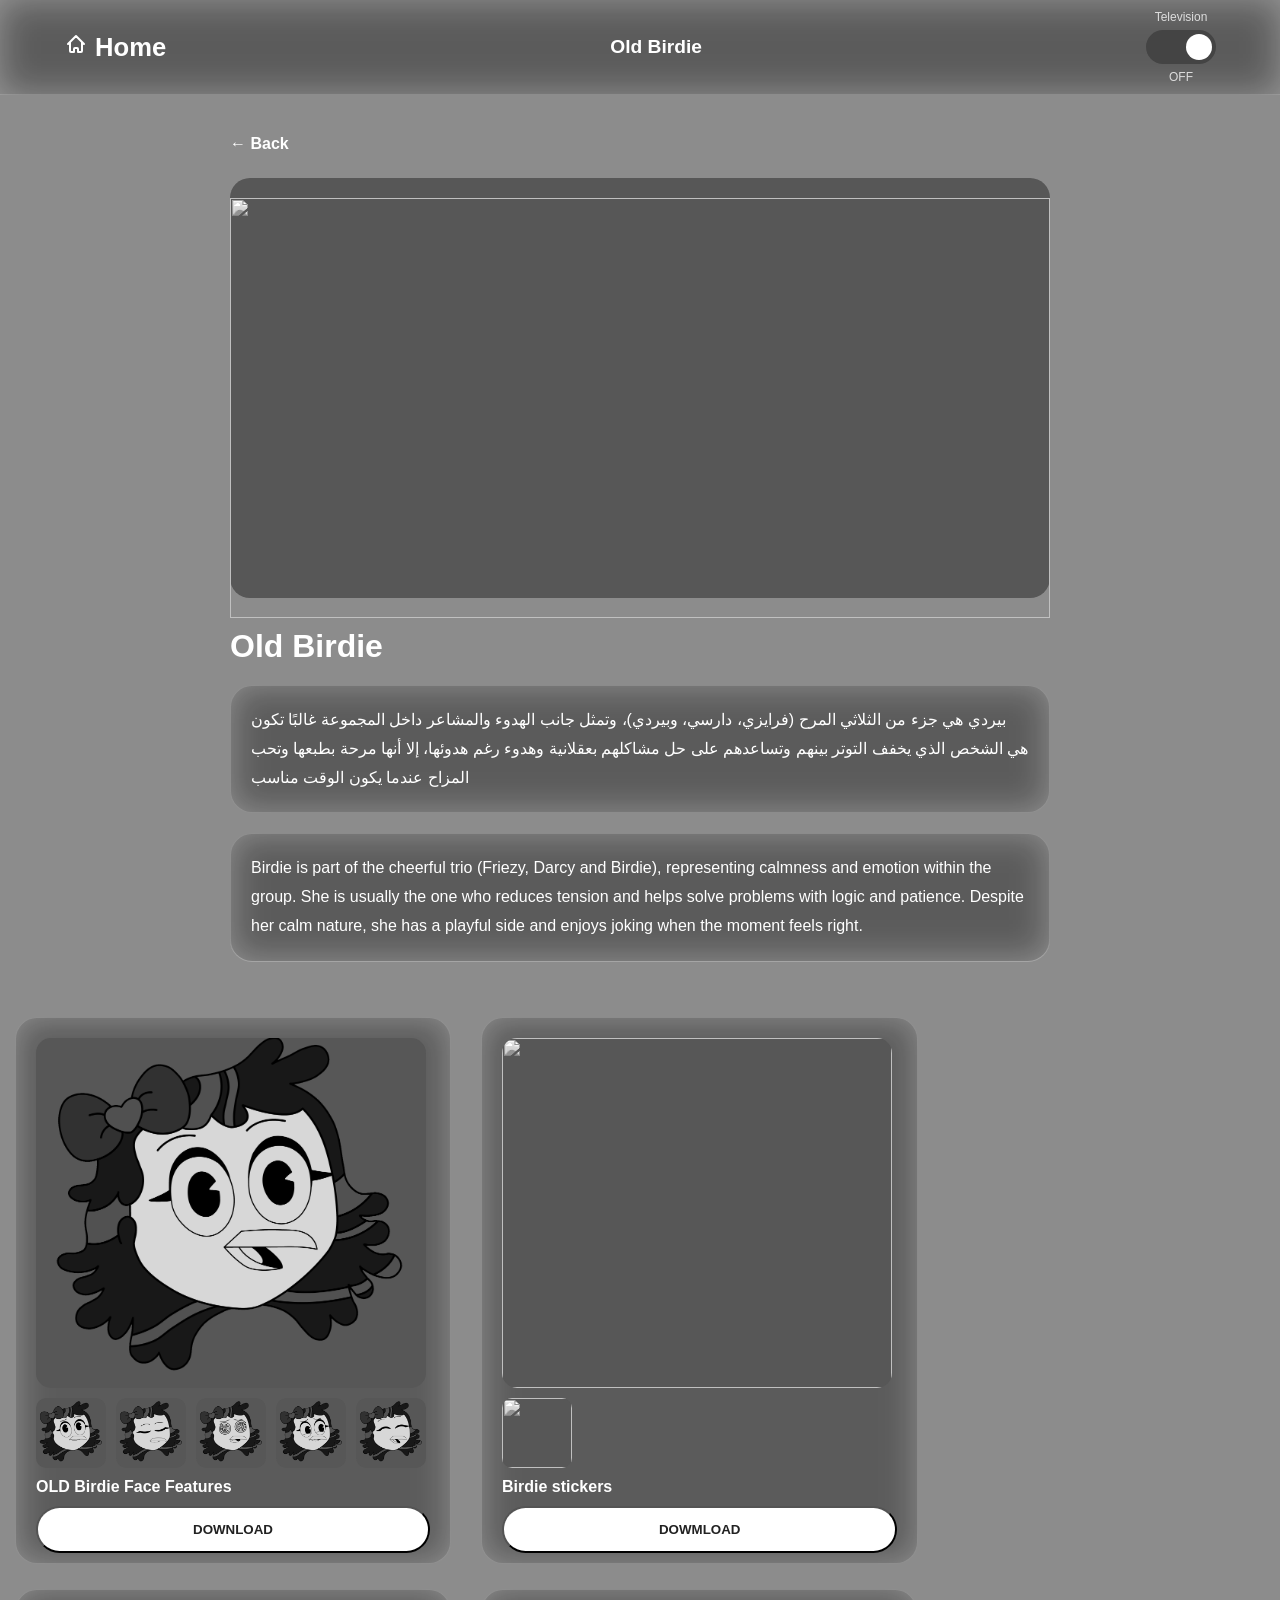
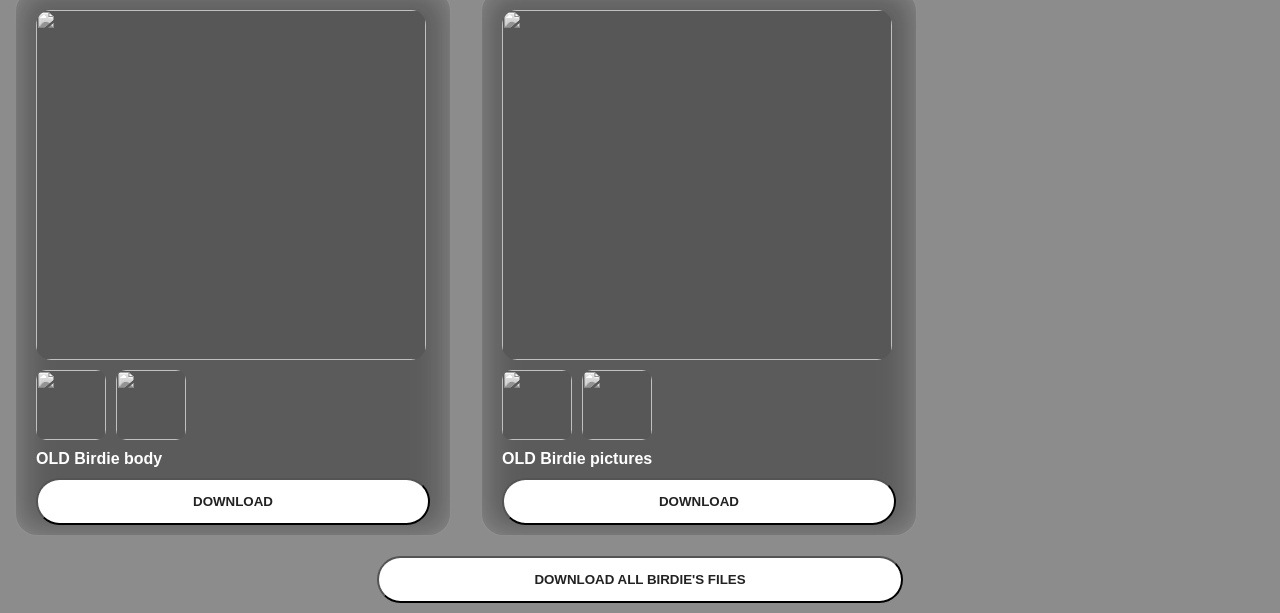
==== characters/birdie-off.html @ 3d05d12e "Add files via upload" ====
<!DOCTYPE html>
<html lang="en">
<head>
<meta charset="UTF-8">
<meta name="viewport" content="width=device-width, initial-scale=1.0">
<title>Friezy</title>

<link rel="stylesheet" href="../style.css">

<style>
body{
  transition: opacity 0.4s ease, filter 0.4s ease;
}
.profile{
max-width:900px;
margin:auto;
padding:40px;
}
.tv-off{
    backdrop-filter: blur(18px);
    -webkit-backdrop-filter: blur(18px);
    filter: grayscale(100%);
    transition: all 0.6s ease;
}
.tv-off p{
    color :white
}
.tv-container{
    display:flex;
    flex-direction:column;
    align-items:center;
    cursor:pointer;
    gap:6px;
}

.tv-label{
    font-size:12px;
    color:#aaa;
}

.tv-switch{
    width:80px;
    height:34px;
    background:#333;
    border-radius:50px;
    position:relative;
    transition:0.4s;
}

.tv-knob{
    width:28px;
    height:28px;
    background:white;
    border-radius:50%;
    position:absolute;
    top:3px;
    left:4px;
    transition:0.4s;
    transform: translateX(36px);
}
.tv-state{
    font-size:12px;
    color:#aaa;
}

/* ON STATE */
.tv-container.active .tv-switch{
    background:#838383;
}

.tv-container.active .tv-knob{
    transform:translateX(44px);
}

.tv-container.active .tv-state{
    content:"ON";
}

.tv-container{
    display:flex;
    flex-direction:column;
    align-items:center;
    gap:6px
}

.tv-label,.tv-state{font-size:.75rem;
    color:#ddd
}

.tv-switch{
    width:70px;
    height:34px;
    border-radius:40px;
    background:#444;
    position:relative
}

.tv-knob{position:absolute;
    left:4px;
    top:4px;
    width:26px;
    height:26px;
    border-radius:50%;
    background:#fff;
    transition:.3s;
}

.tv-container.active .tv-switch{
    background:#888
}

.tv-container.active .tv-knob{
    transform:translateX(36px);
}

.character-image{
height:420px;
background:#575757;
border-radius:20px;
margin-bottom:30px;
display:flex;
justify-content:center;
align-items:center;
}

.back{
display:inline-block;
margin-bottom:25px;
text-decoration:none;
font-weight:bold;
color:#ffffff;
}

p{
margin-top:20px;
line-height:1.8;
}

img{
  width: 100%;
  height: 100%;
  object-fit: contain;
  display: block;
  justify-content: center;
  transform: translateY(20px);
  transition: all 0.6s ease;
}
p{
padding:20px;
background:rgba(255,255,255,.08);
border:1px solid rgba(255,255,255,.15);
border-radius:22px;
backdrop-filter:blur(18px)
}

.gallery{
    margin-left: 20px;
}

.main-image img{
    width:390px;
    height:350px;
    object-fit:cover;
    border-radius:15px;
}

.thumbnails{
    display:flex;
    gap:10px;
    margin-top:10px;
}

.thumbnails img{
    width:70px;
    height:70px;
    object-fit:cover;
    cursor:pointer;
    border-radius:10px;
    transition:.3s;
}

.face-button{
  margin-left: 20px;
  margin-right: 20px;
  margin-top: 10px;
  margin-bottom: 10px;
  display:inline-block;
  padding:14px 155px 14px 155px;
  border-radius:999px;background:#fff;color:#222;font-weight:600;
  cursor:pointer;
  transition:all .3s
}

.all-button {
  margin: 10px auto;
  padding: 14px 155px;
  border-radius: 999px;
  background: #fff;
  color: #222;
  font-weight: 600;
  cursor: pointer;
  transition: all .3s;

  display: block;
}


.face-features {
  background:rgba(255,255,255,.08);
  border:1px solid rgba(255,255,255,.15);
  border-radius:22px;
  backdrop-filter:blur(18px);
  margin: 15px;
  margin-bottom: 10px;
  width:fit-content;
}


.birdie-stickers {
  background:rgba(255,255,255,.08);
  border:1px solid rgba(255,255,255,.15);
  border-radius:22px;
  backdrop-filter:blur(18px);
  margin: 15px;
  margin-bottom: 10px;
  width:fit-content;
}

.birdie-body {
  background:rgba(255,255,255,.08);
  border:1px solid rgba(255,255,255,.15);
  border-radius:22px;
  backdrop-filter:blur(18px);
  margin: 15px;
  margin-bottom: 10px;
  width:fit-content;
}

.birdie-pics {
  background:rgba(255,255,255,.08);
  border:1px solid rgba(255,255,255,.15);
  border-radius:22px;
  backdrop-filter:blur(18px);
  margin: 15px;
  margin-bottom: 10px;
  width:fit-content;
}

.face-features h4{
    margin-left: 20px;
    margin-top: 30px;
    color: #fff;
    }

.birdie-stickers h4{
    margin-left: 20px;
    margin-top: 30px;
    color: #fff;
    }

.birdie-body h4{
    margin-left: 20px;
    margin-top: 30px;
    color: #fff;
    }

.birdie-pics h4{
    margin-left: 20px;
    margin-top: 30px;
    color: #fff;
    }

.charcter-files{
    display:flex;
    flex-wrap:wrap;
}

.charcter-files img{
background:#8b447a;
}

#mainImgB img{
    width:390px;
    height:350px;
    object-fit: contain;
    border-radius:15px;
}

#comingSoonMessage{
    position: fixed;
    bottom: 30px;
    left: 50%;
    transform: translate(-50%, -10px);
    background: rgba(30,30,30,.9);
    color: white;
    padding: 12px 22px;
    border-radius: 12px;
    font-size: 15px;
    opacity: 0;
    pointer-events: none;
    transition: opacity .4s ease, transform .4s ease;
    z-index: 9999;
}

#comingSoonMessage.show{
    opacity: 1;
    transform: translate(-50%, 0);
}

</style>

</head>

<body data-page="birdie-off" class="tv-off">

<header>

<div class="logo">

    <a href="../index.html"><svg class="w-6 h-6 text-gray-800 dark:text-white" aria-hidden="true" xmlns="http://www.w3.org/2000/svg" width="24" height="24" fill="none" viewBox="0 0 24 24">
  <path stroke="currentColor" stroke-linecap="round" stroke-linejoin="round" stroke-width="2" d="m4 12 8-8 8 8M6 10.5V19a1 1 0 0 0 1 1h3v-3a1 1 0 0 1 1-1h2a1 1 0 0 1 1 1v3h3a1 1 0 0 0 1-1v-8.5"/>
</svg>
Home</a>
</div>

<h1>Old Birdie</h1>

    <div class="tv-container" id="tvButton">

        <span class="tv-label">Television</span>

        <div class="tv-switch">
            <div class="tv-knob"></div>
        </div>

        <span class="tv-state">OFF</span>

    </div>

</header>

<div class="profile">

<a class="back" href="../index.html">← Back</a>

<div class="character-image">
  <img src="../images/bbirdie.PNG" id="friezyinfo">
</div>

<h1>Old Birdie</h1>

<p>
بيردي هي جزء من الثلاثي المرح (فرايزي، دارسي، وبيردي)، وتمثل جانب الهدوء والمشاعر داخل المجموعة

غالبًا تكون هي الشخص الذي يخفف التوتر بينهم وتساعدهم على حل مشاكلهم بعقلانية وهدوء

رغم هدوئها، إلا أنها مرحة بطبعها وتحب المزاح عندما يكون الوقت مناسب
</p>

<p>
 Birdie is part of the cheerful trio (Friezy, Darcy and Birdie), representing calmness and emotion within the group. She is usually the one who reduces tension and helps solve problems with logic and patience.

Despite her calm nature, she has a playful side and enjoys joking when the moment feels right.
</p>

</div>

<div class="charcter-files">
  <div class="face-features">
    <div class="gallery">

     <div class="main-image">
        <img id="mainImg" src="../b birdie face/bbirdie1.png">
     </div>

     <div class="thumbnails">
        <img src="../b birdie face/bbirdie2.png" onclick="changeImage(this)">
        <img src="../b birdie face/bbirdie3.png" onclick="changeImage(this)">
        <img src="../b birdie face/bbirdie4.png" onclick="changeImage(this)">
        <img src="../b birdie face/bbirdie5.png" onclick="changeImage(this)">
        <img src="../b birdie face/bbirdie6.png" onclick="changeImage(this)">
     </div>

    </div>
    <h4>OLD Birdie Face Features</h4>
   <button class="face-button" onclick="downloadFile('../files/ملامح وجه بيردي الكبيرة.zip')">DOWNLOAD</button>
   </div>
   <div class="birdie-stickers">
    <div class="gallery">

     <div class="main-image">
        <img id="mainImg" src="../images/coming soon.png">
     </div>

     <div class="thumbnails">
        <img src="../images/coming soon.png" onclick="changeImage(this)">
     </div>

    </div>
    <h4>Birdie stickers</h4>
   <button class="face-button" onclick="comingSoon()">DOWMLOAD</button>

   <div id="comingSoonMessage">قلنا لك قريبًا ليه الإستعجال ؟</div>
   </div>

      <div class="birdie-body">
    <div class="gallery">

     <div id="mainImgB">
        <img id="mainImg" src="../images/بيردي الكبيرة واقفة.png">
     </div>

     <div class="thumbnails">
        <img src="../images/قطع بيردي الكبيرة.png" onclick="changeImage(this)">
        <img src="../images/BBIRDIE COLORS PALETTE.png" onclick="changeImage(this)">
     </div>

    </div>
    <h4>OLD Birdie body</h4>
   <button class="face-button" onclick="downloadFile('../files/جسم بيردي.zip')">DOWNLOAD</button>
   </div>

         <div class="birdie-pics">
    <div class="gallery">

     <div class="main-image">
        <img id="mainImg" src="../images/big birdie pics/بيردي الكبيرة الشتاء.png">
     </div>

     <div class="thumbnails">
        <img src="../images/big birdie pics/بادج بيردي الكبيرة.png" onclick="changeImage(this)">
        <img src="../images/big birdie pics/بيردي الكبيرة جالسة.png" onclick="changeImage(this)">
     </div>

    </div>
    <h4>OLD Birdie pictures</h4>
   <button class="face-button" onclick="downloadFile('../files/صور بيردي الكبيرة.zip')">DOWNLOAD</button>
   </div>
   
   <button class="all-button" onclick="downloadFile('../files/ملفات بيردي الكبيرة.zip')">DOWNLOAD ALL BIRDIE'S FILES</button>
</div>

<script src="../script.js"></script>

</body>
</html>
---- style.css ----
*{margin:0;padding:0;box-sizing:border-box}
html{scroll-behavior:smooth}

body{
font-family:'Poppins',sans-serif;
background:url(images/background.png) center/cover fixed;
transition: opacity 0.4s ease, filter 0.4s ease;
backdrop-filter:blur(8px);
color:#ffffff;
}

body::before{
content:"";position:fixed;inset:0;
background:rgba(0,0,0,.45);
backdrop-filter:blur(8px);
z-index:-1;
  filter: grayscale(100%);
transition: opacity 0.4s ease, filter 0.4s ease;
}

a{
    text-decoration:none;
    color:inherit
}

header{
position:sticky;top:0;z-index:1000;
display:flex;
justify-content:space-between;
align-items:center;
padding:10px 5%;
background:rgba(255,255,255,.08);
backdrop-filter:blur(18px);
border-bottom:1px solid rgba(255,255,255,.15)
}
.logo{font-size:1.6rem;font-weight:700}


header h1{font-size:1.2rem}
.tv-off{
    backdrop-filter: blur(18px);
    -webkit-backdrop-filter: blur(18px);
    filter: grayscale(100%);
    transition: all 0.6s ease;
}
.tv-off p{
    color :white
}
.tv-container{
    display:flex;
    flex-direction:column;
    align-items:center;
    cursor:pointer;
    gap:6px;
}

.tv-label{
    font-size:12px;
    color:#aaa;
}

.tv-switch{
    width:80px;
    height:34px;
    background:#333;
    border-radius:50px;
    position:relative;
    transition:0.4s;
}

.tv-knob{
    width:28px;
    height:28px;
    background:white;
    border-radius:50%;
    position:absolute;
    top:3px;
    left:4px;
    transition:0.4s;
}
.tv-state{
    font-size:12px;
    color:#aaa;
}

/* ON STATE */
.tv-container.active .tv-switch{
    background:#838383;
}

.tv-container.active .tv-knob{
    transform:translateX(44px);
}

.tv-container.active .tv-state{
    content:"ON";
}

.tv-container{
    display:flex;
    flex-direction:column;
    align-items:center;
    gap:6px
}

.tv-label,.tv-state{font-size:.75rem;
    color:#ddd
}

.tv-switch{
    width:70px;
    height:34px;
    border-radius:40px;
    background:#444;
    position:relative
}

.tv-knob{position:absolute;
    left:4px;
    top:4px;
    width:26px;
    height:26px;
    border-radius:50%;
    background:#fff;
    transition:.3s;
}

.tv-container.active .tv-switch{
    background:#888
}

.tv-container.active .tv-knob{
    transform:translateX(36px);
}

.hero{min-height:70vh;display:flex;align-items:center;justify-content:center;text-align:center;padding:40px 20px}
.hero-content{max-width:800px;background:rgba(255,255,255,.08);padding:40px;border-radius:24px;backdrop-filter:blur(18px)}
.hero h1{font-size:3rem}
.hero p{margin:20px 0;line-height:1.8}
.hero-button{
    display:inline-block;
    padding:14px 28px;
    border-radius:999px;
    background:#fff;
    color:#222;
    font-weight:600;
}
    #quite-ville-files {
        display: flex;
    align-items: center;
    justify-content: center;
}

#ville-files {
    background:#fff;
    color:#222;
    cursor: pointer;
    transition: all .3s;
    padding:14px 28px;
    border-radius:999px;
    font-weight:600;
}

.characters{
width:min(1400px,92%);
margin:60px auto;
display:grid;
grid-template-columns:repeat(auto-fit,minmax(240px,1fr));
gap:25px;
}
.card{
background:rgba(255,255,255,.08);
border:1px solid rgba(255,255,255,.15);
border-radius:22px;
overflow:hidden;
backdrop-filter:blur(18px);
transition:.35s;
}
.card:hover{transform:translateY(-8px);box-shadow:0 20px 35px rgba(0,0,0,.35)}
.image{aspect-ratio:1}
.image img{width:100%;height:100%;object-fit:contain;transition:.4s}
.card:hover img{transform:scale(1.06)}
.info{text-align:center;padding:18px}
.info h2{margin-bottom:6px}
.info span{color:#ddd;font-size:.9rem}
img {
    transform: translateY(20px);
    transition: all 0.6s ease;
}

img.show {
    opacity: 1;
    transform: translateY(0);
}
#friezy{
    background:#423469;
}
#darcy{
    background:#448b85;
}
#birdie{
    background:#8b447a;
}
#loony{
    background:#8b5e44;
}
#toony{
    background:#445a8b;
}
#vovkin{
    background:#8b4444;
}
#msrosa{
    background:#71448b;
}
#volkie{
    background:#54537e;
}


.story{
width:min(1000px,92%);
margin:50px auto;
padding:35px;
background:rgba(255,255,255,.08);
border:1px solid rgba(255,255,255,.15);
border-radius:22px;
backdrop-filter:blur(18px)
}

.story h2{
    text-align:center;
    margin-bottom:20px;
    font-size:2rem;
}
.story p{
    line-height:2;
    margin:16px 0;
    text-align:center;
    
}

#story p{
    font-weight:bold;
    font-size:1.1rem;
}

@media(max-width:700px){
.hero h1{font-size:2.2rem}
header{padding:15px}
header h1{display:none}
}
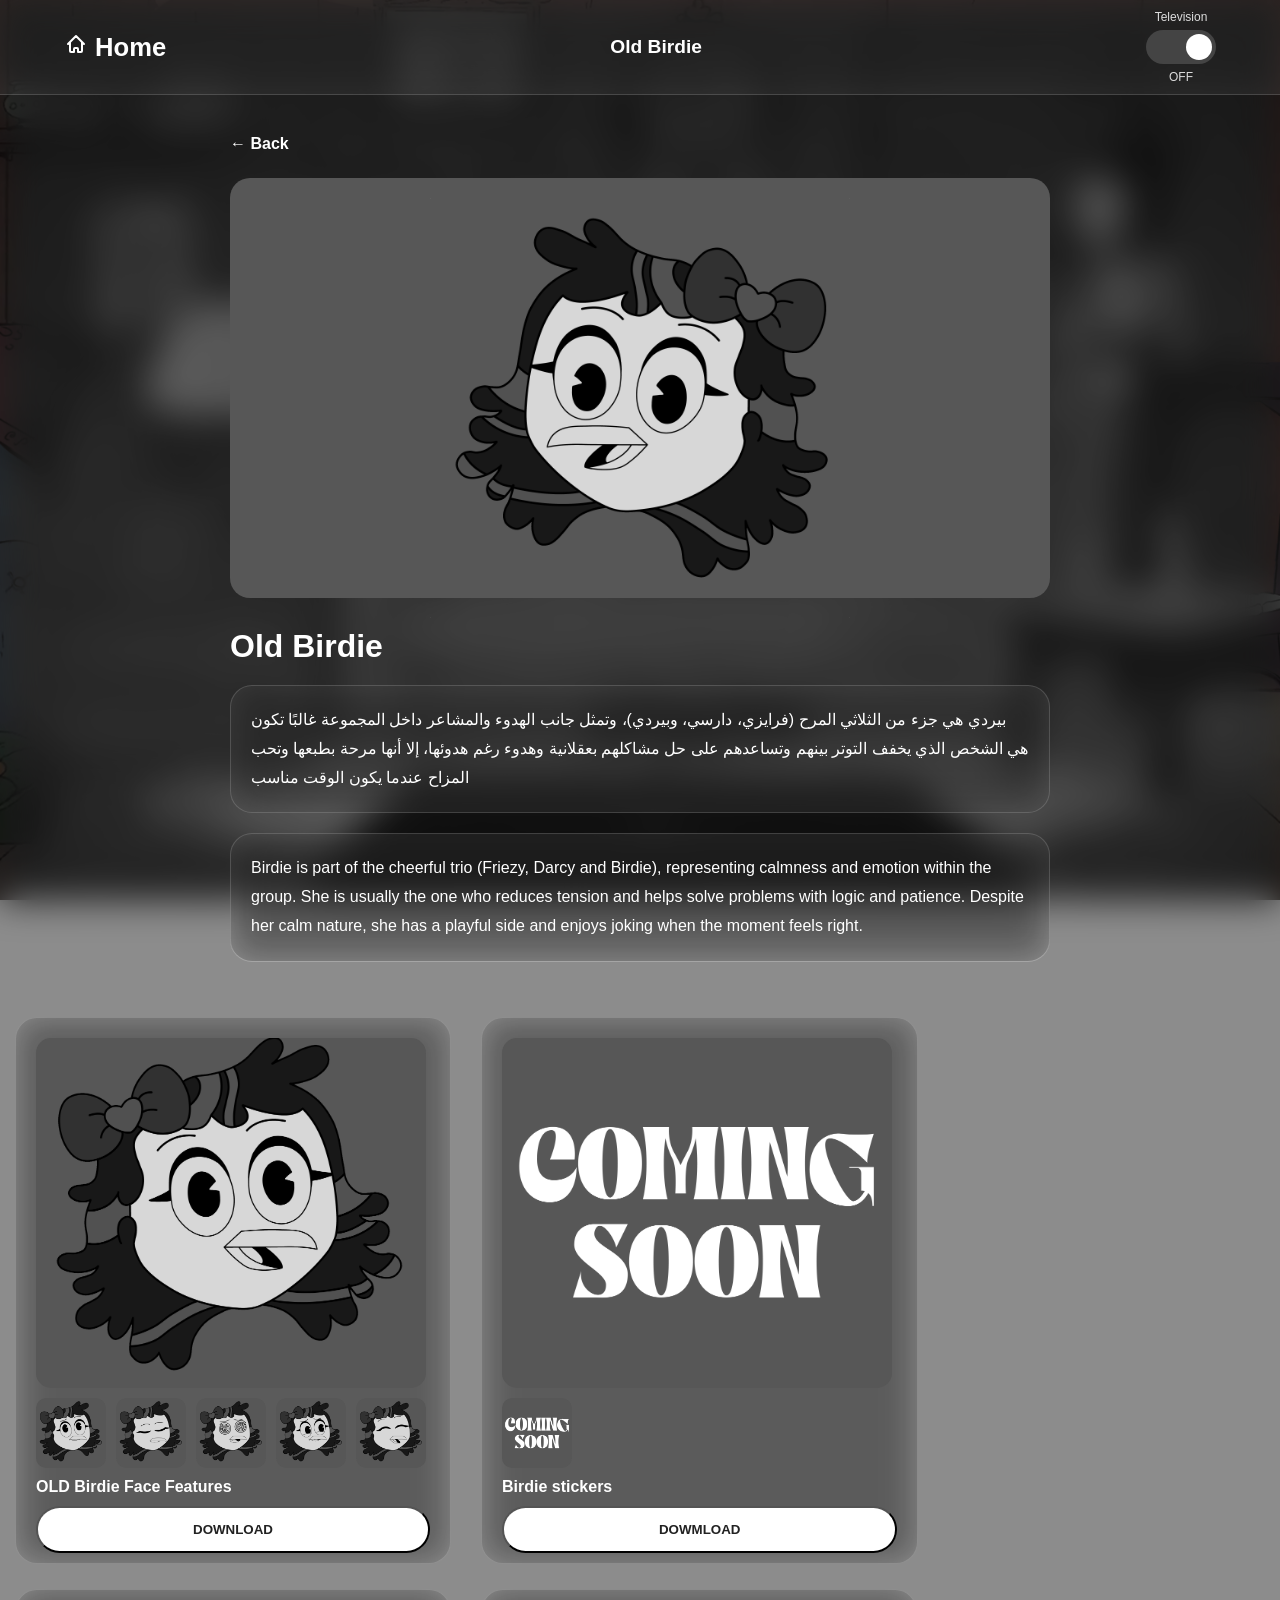
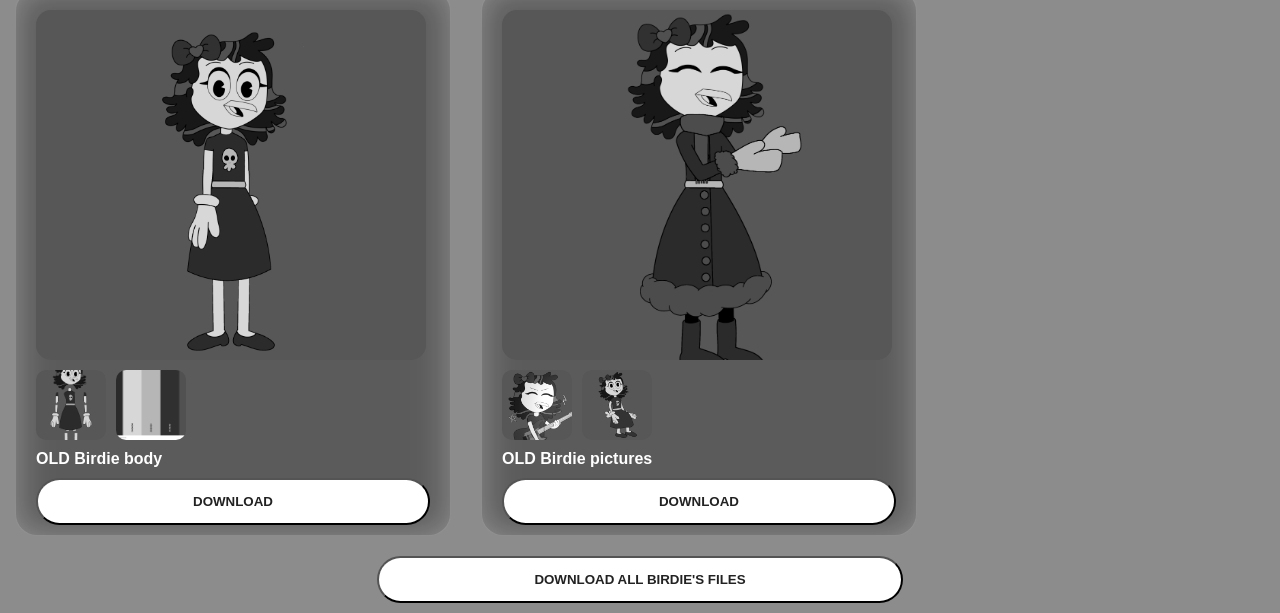
==== commit 61ed79e2: "First commit" ====
--- a/characters/birdie-off.html
+++ b/characters/birdie-off.html
@@ -1,446 +1,446 @@
-<!DOCTYPE html>
-<html lang="en">
-<head>
-<meta charset="UTF-8">
-<meta name="viewport" content="width=device-width, initial-scale=1.0">
-<title>Friezy</title>
-
-<link rel="stylesheet" href="../style.css">
-
-<style>
-body{
-  transition: opacity 0.4s ease, filter 0.4s ease;
-}
-.profile{
-max-width:900px;
-margin:auto;
-padding:40px;
-}
-.tv-off{
-    backdrop-filter: blur(18px);
-    -webkit-backdrop-filter: blur(18px);
-    filter: grayscale(100%);
-    transition: all 0.6s ease;
-}
-.tv-off p{
-    color :white
-}
-.tv-container{
-    display:flex;
-    flex-direction:column;
-    align-items:center;
-    cursor:pointer;
-    gap:6px;
-}
-
-.tv-label{
-    font-size:12px;
-    color:#aaa;
-}
-
-.tv-switch{
-    width:80px;
-    height:34px;
-    background:#333;
-    border-radius:50px;
-    position:relative;
-    transition:0.4s;
-}
-
-.tv-knob{
-    width:28px;
-    height:28px;
-    background:white;
-    border-radius:50%;
-    position:absolute;
-    top:3px;
-    left:4px;
-    transition:0.4s;
-    transform: translateX(36px);
-}
-.tv-state{
-    font-size:12px;
-    color:#aaa;
-}
-
-/* ON STATE */
-.tv-container.active .tv-switch{
-    background:#838383;
-}
-
-.tv-container.active .tv-knob{
-    transform:translateX(44px);
-}
-
-.tv-container.active .tv-state{
-    content:"ON";
-}
-
-.tv-container{
-    display:flex;
-    flex-direction:column;
-    align-items:center;
-    gap:6px
-}
-
-.tv-label,.tv-state{font-size:.75rem;
-    color:#ddd
-}
-
-.tv-switch{
-    width:70px;
-    height:34px;
-    border-radius:40px;
-    background:#444;
-    position:relative
-}
-
-.tv-knob{position:absolute;
-    left:4px;
-    top:4px;
-    width:26px;
-    height:26px;
-    border-radius:50%;
-    background:#fff;
-    transition:.3s;
-}
-
-.tv-container.active .tv-switch{
-    background:#888
-}
-
-.tv-container.active .tv-knob{
-    transform:translateX(36px);
-}
-
-.character-image{
-height:420px;
-background:#575757;
-border-radius:20px;
-margin-bottom:30px;
-display:flex;
-justify-content:center;
-align-items:center;
-}
-
-.back{
-display:inline-block;
-margin-bottom:25px;
-text-decoration:none;
-font-weight:bold;
-color:#ffffff;
-}
-
-p{
-margin-top:20px;
-line-height:1.8;
-}
-
-img{
-  width: 100%;
-  height: 100%;
-  object-fit: contain;
-  display: block;
-  justify-content: center;
-  transform: translateY(20px);
-  transition: all 0.6s ease;
-}
-p{
-padding:20px;
-background:rgba(255,255,255,.08);
-border:1px solid rgba(255,255,255,.15);
-border-radius:22px;
-backdrop-filter:blur(18px)
-}
-
-.gallery{
-    margin-left: 20px;
-}
-
-.main-image img{
-    width:390px;
-    height:350px;
-    object-fit:cover;
-    border-radius:15px;
-}
-
-.thumbnails{
-    display:flex;
-    gap:10px;
-    margin-top:10px;
-}
-
-.thumbnails img{
-    width:70px;
-    height:70px;
-    object-fit:cover;
-    cursor:pointer;
-    border-radius:10px;
-    transition:.3s;
-}
-
-.face-button{
-  margin-left: 20px;
-  margin-right: 20px;
-  margin-top: 10px;
-  margin-bottom: 10px;
-  display:inline-block;
-  padding:14px 155px 14px 155px;
-  border-radius:999px;background:#fff;color:#222;font-weight:600;
-  cursor:pointer;
-  transition:all .3s
-}
-
-.all-button {
-  margin: 10px auto;
-  padding: 14px 155px;
-  border-radius: 999px;
-  background: #fff;
-  color: #222;
-  font-weight: 600;
-  cursor: pointer;
-  transition: all .3s;
-
-  display: block;
-}
-
-
-.face-features {
-  background:rgba(255,255,255,.08);
-  border:1px solid rgba(255,255,255,.15);
-  border-radius:22px;
-  backdrop-filter:blur(18px);
-  margin: 15px;
-  margin-bottom: 10px;
-  width:fit-content;
-}
-
-
-.birdie-stickers {
-  background:rgba(255,255,255,.08);
-  border:1px solid rgba(255,255,255,.15);
-  border-radius:22px;
-  backdrop-filter:blur(18px);
-  margin: 15px;
-  margin-bottom: 10px;
-  width:fit-content;
-}
-
-.birdie-body {
-  background:rgba(255,255,255,.08);
-  border:1px solid rgba(255,255,255,.15);
-  border-radius:22px;
-  backdrop-filter:blur(18px);
-  margin: 15px;
-  margin-bottom: 10px;
-  width:fit-content;
-}
-
-.birdie-pics {
-  background:rgba(255,255,255,.08);
-  border:1px solid rgba(255,255,255,.15);
-  border-radius:22px;
-  backdrop-filter:blur(18px);
-  margin: 15px;
-  margin-bottom: 10px;
-  width:fit-content;
-}
-
-.face-features h4{
-    margin-left: 20px;
-    margin-top: 30px;
-    color: #fff;
-    }
-
-.birdie-stickers h4{
-    margin-left: 20px;
-    margin-top: 30px;
-    color: #fff;
-    }
-
-.birdie-body h4{
-    margin-left: 20px;
-    margin-top: 30px;
-    color: #fff;
-    }
-
-.birdie-pics h4{
-    margin-left: 20px;
-    margin-top: 30px;
-    color: #fff;
-    }
-
-.charcter-files{
-    display:flex;
-    flex-wrap:wrap;
-}
-
-.charcter-files img{
-background:#8b447a;
-}
-
-#mainImgB img{
-    width:390px;
-    height:350px;
-    object-fit: contain;
-    border-radius:15px;
-}
-
-#comingSoonMessage{
-    position: fixed;
-    bottom: 30px;
-    left: 50%;
-    transform: translate(-50%, -10px);
-    background: rgba(30,30,30,.9);
-    color: white;
-    padding: 12px 22px;
-    border-radius: 12px;
-    font-size: 15px;
-    opacity: 0;
-    pointer-events: none;
-    transition: opacity .4s ease, transform .4s ease;
-    z-index: 9999;
-}
-
-#comingSoonMessage.show{
-    opacity: 1;
-    transform: translate(-50%, 0);
-}
-
-</style>
-
-</head>
-
-<body data-page="birdie-off" class="tv-off">
-
-<header>
-
-<div class="logo">
-
-    <a href="../index.html"><svg class="w-6 h-6 text-gray-800 dark:text-white" aria-hidden="true" xmlns="http://www.w3.org/2000/svg" width="24" height="24" fill="none" viewBox="0 0 24 24">
-  <path stroke="currentColor" stroke-linecap="round" stroke-linejoin="round" stroke-width="2" d="m4 12 8-8 8 8M6 10.5V19a1 1 0 0 0 1 1h3v-3a1 1 0 0 1 1-1h2a1 1 0 0 1 1 1v3h3a1 1 0 0 0 1-1v-8.5"/>
-</svg>
-Home</a>
-</div>
-
-<h1>Old Birdie</h1>
-
-    <div class="tv-container" id="tvButton">
-
-        <span class="tv-label">Television</span>
-
-        <div class="tv-switch">
-            <div class="tv-knob"></div>
-        </div>
-
-        <span class="tv-state">OFF</span>
-
-    </div>
-
-</header>
-
-<div class="profile">
-
-<a class="back" href="../index.html">← Back</a>
-
-<div class="character-image">
-  <img src="../images/bbirdie.PNG" id="friezyinfo">
-</div>
-
-<h1>Old Birdie</h1>
-
-<p>
-بيردي هي جزء من الثلاثي المرح (فرايزي، دارسي، وبيردي)، وتمثل جانب الهدوء والمشاعر داخل المجموعة
-
-غالبًا تكون هي الشخص الذي يخفف التوتر بينهم وتساعدهم على حل مشاكلهم بعقلانية وهدوء
-
-رغم هدوئها، إلا أنها مرحة بطبعها وتحب المزاح عندما يكون الوقت مناسب
-</p>
-
-<p>
- Birdie is part of the cheerful trio (Friezy, Darcy and Birdie), representing calmness and emotion within the group. She is usually the one who reduces tension and helps solve problems with logic and patience.
-
-Despite her calm nature, she has a playful side and enjoys joking when the moment feels right.
-</p>
-
-</div>
-
-<div class="charcter-files">
-  <div class="face-features">
-    <div class="gallery">
-
-     <div class="main-image">
-        <img id="mainImg" src="../b birdie face/bbirdie1.png">
-     </div>
-
-     <div class="thumbnails">
-        <img src="../b birdie face/bbirdie2.png" onclick="changeImage(this)">
-        <img src="../b birdie face/bbirdie3.png" onclick="changeImage(this)">
-        <img src="../b birdie face/bbirdie4.png" onclick="changeImage(this)">
-        <img src="../b birdie face/bbirdie5.png" onclick="changeImage(this)">
-        <img src="../b birdie face/bbirdie6.png" onclick="changeImage(this)">
-     </div>
-
-    </div>
-    <h4>OLD Birdie Face Features</h4>
-   <button class="face-button" onclick="downloadFile('../files/ملامح وجه بيردي الكبيرة.zip')">DOWNLOAD</button>
-   </div>
-   <div class="birdie-stickers">
-    <div class="gallery">
-
-     <div class="main-image">
-        <img id="mainImg" src="../images/coming soon.png">
-     </div>
-
-     <div class="thumbnails">
-        <img src="../images/coming soon.png" onclick="changeImage(this)">
-     </div>
-
-    </div>
-    <h4>Birdie stickers</h4>
-   <button class="face-button" onclick="comingSoon()">DOWMLOAD</button>
-
-   <div id="comingSoonMessage">قلنا لك قريبًا ليه الإستعجال ؟</div>
-   </div>
-
-      <div class="birdie-body">
-    <div class="gallery">
-
-     <div id="mainImgB">
-        <img id="mainImg" src="../images/بيردي الكبيرة واقفة.png">
-     </div>
-
-     <div class="thumbnails">
-        <img src="../images/قطع بيردي الكبيرة.png" onclick="changeImage(this)">
-        <img src="../images/BBIRDIE COLORS PALETTE.png" onclick="changeImage(this)">
-     </div>
-
-    </div>
-    <h4>OLD Birdie body</h4>
-   <button class="face-button" onclick="downloadFile('../files/جسم بيردي.zip')">DOWNLOAD</button>
-   </div>
-
-         <div class="birdie-pics">
-    <div class="gallery">
-
-     <div class="main-image">
-        <img id="mainImg" src="../images/big birdie pics/بيردي الكبيرة الشتاء.png">
-     </div>
-
-     <div class="thumbnails">
-        <img src="../images/big birdie pics/بادج بيردي الكبيرة.png" onclick="changeImage(this)">
-        <img src="../images/big birdie pics/بيردي الكبيرة جالسة.png" onclick="changeImage(this)">
-     </div>
-
-    </div>
-    <h4>OLD Birdie pictures</h4>
-   <button class="face-button" onclick="downloadFile('../files/صور بيردي الكبيرة.zip')">DOWNLOAD</button>
-   </div>
-   
-   <button class="all-button" onclick="downloadFile('../files/ملفات بيردي الكبيرة.zip')">DOWNLOAD ALL BIRDIE'S FILES</button>
-</div>
-
-<script src="../script.js"></script>
-
-</body>
+<!DOCTYPE html>
+<html lang="en">
+<head>
+<meta charset="UTF-8">
+<meta name="viewport" content="width=device-width, initial-scale=1.0">
+<title>Friezy</title>
+
+<link rel="stylesheet" href="../style.css">
+
+<style>
+body{
+  transition: opacity 0.4s ease, filter 0.4s ease;
+}
+.profile{
+max-width:900px;
+margin:auto;
+padding:40px;
+}
+.tv-off{
+    backdrop-filter: blur(18px);
+    -webkit-backdrop-filter: blur(18px);
+    filter: grayscale(100%);
+    transition: all 0.6s ease;
+}
+.tv-off p{
+    color :white
+}
+.tv-container{
+    display:flex;
+    flex-direction:column;
+    align-items:center;
+    cursor:pointer;
+    gap:6px;
+}
+
+.tv-label{
+    font-size:12px;
+    color:#aaa;
+}
+
+.tv-switch{
+    width:80px;
+    height:34px;
+    background:#333;
+    border-radius:50px;
+    position:relative;
+    transition:0.4s;
+}
+
+.tv-knob{
+    width:28px;
+    height:28px;
+    background:white;
+    border-radius:50%;
+    position:absolute;
+    top:3px;
+    left:4px;
+    transition:0.4s;
+    transform: translateX(36px);
+}
+.tv-state{
+    font-size:12px;
+    color:#aaa;
+}
+
+/* ON STATE */
+.tv-container.active .tv-switch{
+    background:#838383;
+}
+
+.tv-container.active .tv-knob{
+    transform:translateX(44px);
+}
+
+.tv-container.active .tv-state{
+    content:"ON";
+}
+
+.tv-container{
+    display:flex;
+    flex-direction:column;
+    align-items:center;
+    gap:6px
+}
+
+.tv-label,.tv-state{font-size:.75rem;
+    color:#ddd
+}
+
+.tv-switch{
+    width:70px;
+    height:34px;
+    border-radius:40px;
+    background:#444;
+    position:relative
+}
+
+.tv-knob{position:absolute;
+    left:4px;
+    top:4px;
+    width:26px;
+    height:26px;
+    border-radius:50%;
+    background:#fff;
+    transition:.3s;
+}
+
+.tv-container.active .tv-switch{
+    background:#888
+}
+
+.tv-container.active .tv-knob{
+    transform:translateX(36px);
+}
+
+.character-image{
+height:420px;
+background:#575757;
+border-radius:20px;
+margin-bottom:30px;
+display:flex;
+justify-content:center;
+align-items:center;
+}
+
+.back{
+display:inline-block;
+margin-bottom:25px;
+text-decoration:none;
+font-weight:bold;
+color:#ffffff;
+}
+
+p{
+margin-top:20px;
+line-height:1.8;
+}
+
+img{
+  width: 100%;
+  height: 100%;
+  object-fit: contain;
+  display: block;
+  justify-content: center;
+  transform: translateY(20px);
+  transition: all 0.6s ease;
+}
+p{
+padding:20px;
+background:rgba(255,255,255,.08);
+border:1px solid rgba(255,255,255,.15);
+border-radius:22px;
+backdrop-filter:blur(18px)
+}
+
+.gallery{
+    margin-left: 20px;
+}
+
+.main-image img{
+    width:390px;
+    height:350px;
+    object-fit:cover;
+    border-radius:15px;
+}
+
+.thumbnails{
+    display:flex;
+    gap:10px;
+    margin-top:10px;
+}
+
+.thumbnails img{
+    width:70px;
+    height:70px;
+    object-fit:cover;
+    cursor:pointer;
+    border-radius:10px;
+    transition:.3s;
+}
+
+.face-button{
+  margin-left: 20px;
+  margin-right: 20px;
+  margin-top: 10px;
+  margin-bottom: 10px;
+  display:inline-block;
+  padding:14px 155px 14px 155px;
+  border-radius:999px;background:#fff;color:#222;font-weight:600;
+  cursor:pointer;
+  transition:all .3s
+}
+
+.all-button {
+  margin: 10px auto;
+  padding: 14px 155px;
+  border-radius: 999px;
+  background: #fff;
+  color: #222;
+  font-weight: 600;
+  cursor: pointer;
+  transition: all .3s;
+
+  display: block;
+}
+
+
+.face-features {
+  background:rgba(255,255,255,.08);
+  border:1px solid rgba(255,255,255,.15);
+  border-radius:22px;
+  backdrop-filter:blur(18px);
+  margin: 15px;
+  margin-bottom: 10px;
+  width:fit-content;
+}
+
+
+.birdie-stickers {
+  background:rgba(255,255,255,.08);
+  border:1px solid rgba(255,255,255,.15);
+  border-radius:22px;
+  backdrop-filter:blur(18px);
+  margin: 15px;
+  margin-bottom: 10px;
+  width:fit-content;
+}
+
+.birdie-body {
+  background:rgba(255,255,255,.08);
+  border:1px solid rgba(255,255,255,.15);
+  border-radius:22px;
+  backdrop-filter:blur(18px);
+  margin: 15px;
+  margin-bottom: 10px;
+  width:fit-content;
+}
+
+.birdie-pics {
+  background:rgba(255,255,255,.08);
+  border:1px solid rgba(255,255,255,.15);
+  border-radius:22px;
+  backdrop-filter:blur(18px);
+  margin: 15px;
+  margin-bottom: 10px;
+  width:fit-content;
+}
+
+.face-features h4{
+    margin-left: 20px;
+    margin-top: 30px;
+    color: #fff;
+    }
+
+.birdie-stickers h4{
+    margin-left: 20px;
+    margin-top: 30px;
+    color: #fff;
+    }
+
+.birdie-body h4{
+    margin-left: 20px;
+    margin-top: 30px;
+    color: #fff;
+    }
+
+.birdie-pics h4{
+    margin-left: 20px;
+    margin-top: 30px;
+    color: #fff;
+    }
+
+.charcter-files{
+    display:flex;
+    flex-wrap:wrap;
+}
+
+.charcter-files img{
+background:#8b447a;
+}
+
+#mainImgB img{
+    width:390px;
+    height:350px;
+    object-fit: contain;
+    border-radius:15px;
+}
+
+#comingSoonMessage{
+    position: fixed;
+    bottom: 30px;
+    left: 50%;
+    transform: translate(-50%, -10px);
+    background: rgba(30,30,30,.9);
+    color: white;
+    padding: 12px 22px;
+    border-radius: 12px;
+    font-size: 15px;
+    opacity: 0;
+    pointer-events: none;
+    transition: opacity .4s ease, transform .4s ease;
+    z-index: 9999;
+}
+
+#comingSoonMessage.show{
+    opacity: 1;
+    transform: translate(-50%, 0);
+}
+
+</style>
+
+</head>
+
+<body data-page="birdie-off" class="tv-off">
+
+<header>
+
+<div class="logo">
+
+    <a href="../index.html"><svg class="w-6 h-6 text-gray-800 dark:text-white" aria-hidden="true" xmlns="http://www.w3.org/2000/svg" width="24" height="24" fill="none" viewBox="0 0 24 24">
+  <path stroke="currentColor" stroke-linecap="round" stroke-linejoin="round" stroke-width="2" d="m4 12 8-8 8 8M6 10.5V19a1 1 0 0 0 1 1h3v-3a1 1 0 0 1 1-1h2a1 1 0 0 1 1 1v3h3a1 1 0 0 0 1-1v-8.5"/>
+</svg>
+Home</a>
+</div>
+
+<h1>Old Birdie</h1>
+
+    <div class="tv-container" id="tvButton">
+
+        <span class="tv-label">Television</span>
+
+        <div class="tv-switch">
+            <div class="tv-knob"></div>
+        </div>
+
+        <span class="tv-state">OFF</span>
+
+    </div>
+
+</header>
+
+<div class="profile">
+
+<a class="back" href="../index.html">← Back</a>
+
+<div class="character-image">
+  <img src="../images/bbirdie.PNG" id="friezyinfo">
+</div>
+
+<h1>Old Birdie</h1>
+
+<p>
+بيردي هي جزء من الثلاثي المرح (فرايزي، دارسي، وبيردي)، وتمثل جانب الهدوء والمشاعر داخل المجموعة
+
+غالبًا تكون هي الشخص الذي يخفف التوتر بينهم وتساعدهم على حل مشاكلهم بعقلانية وهدوء
+
+رغم هدوئها، إلا أنها مرحة بطبعها وتحب المزاح عندما يكون الوقت مناسب
+</p>
+
+<p>
+ Birdie is part of the cheerful trio (Friezy, Darcy and Birdie), representing calmness and emotion within the group. She is usually the one who reduces tension and helps solve problems with logic and patience.
+
+Despite her calm nature, she has a playful side and enjoys joking when the moment feels right.
+</p>
+
+</div>
+
+<div class="charcter-files">
+  <div class="face-features">
+    <div class="gallery">
+
+     <div class="main-image">
+        <img id="mainImg" src="../b birdie face/bbirdie1.png">
+     </div>
+
+     <div class="thumbnails">
+        <img src="../b birdie face/bbirdie2.png" onclick="changeImage(this)">
+        <img src="../b birdie face/bbirdie3.png" onclick="changeImage(this)">
+        <img src="../b birdie face/bbirdie4.png" onclick="changeImage(this)">
+        <img src="../b birdie face/bbirdie5.png" onclick="changeImage(this)">
+        <img src="../b birdie face/bbirdie6.png" onclick="changeImage(this)">
+     </div>
+
+    </div>
+    <h4>OLD Birdie Face Features</h4>
+   <button class="face-button" onclick="downloadFile('../files/ملامح وجه بيردي الكبيرة.zip')">DOWNLOAD</button>
+   </div>
+   <div class="birdie-stickers">
+    <div class="gallery">
+
+     <div class="main-image">
+        <img id="mainImg" src="../images/coming soon.png">
+     </div>
+
+     <div class="thumbnails">
+        <img src="../images/coming soon.png" onclick="changeImage(this)">
+     </div>
+
+    </div>
+    <h4>Birdie stickers</h4>
+   <button class="face-button" onclick="comingSoon()">DOWMLOAD</button>
+
+   <div id="comingSoonMessage">قلنا لك قريبًا ليه الإستعجال ؟</div>
+   </div>
+
+      <div class="birdie-body">
+    <div class="gallery">
+
+     <div id="mainImgB">
+        <img id="mainImg" src="../images/بيردي الكبيرة واقفة.png">
+     </div>
+
+     <div class="thumbnails">
+        <img src="../images/قطع بيردي الكبيرة.png" onclick="changeImage(this)">
+        <img src="../images/BBIRDIE COLORS PALETTE.png" onclick="changeImage(this)">
+     </div>
+
+    </div>
+    <h4>OLD Birdie body</h4>
+   <button class="face-button" onclick="downloadFile('../files/جسم بيردي.zip')">DOWNLOAD</button>
+   </div>
+
+         <div class="birdie-pics">
+    <div class="gallery">
+
+     <div class="main-image">
+        <img id="mainImg" src="../images/big birdie pics/بيردي الكبيرة الشتاء.png">
+     </div>
+
+     <div class="thumbnails">
+        <img src="../images/big birdie pics/بادج بيردي الكبيرة.png" onclick="changeImage(this)">
+        <img src="../images/big birdie pics/بيردي الكبيرة جالسة.png" onclick="changeImage(this)">
+     </div>
+
+    </div>
+    <h4>OLD Birdie pictures</h4>
+   <button class="face-button" onclick="downloadFile('../files/صور بيردي الكبيرة.zip')">DOWNLOAD</button>
+   </div>
+   
+   <button class="all-button" onclick="downloadFile('../files/ملفات بيردي الكبيرة.zip')">DOWNLOAD ALL BIRDIE'S FILES</button>
+</div>
+
+<script src="../script.js"></script>
+
+</body>
 </html>
